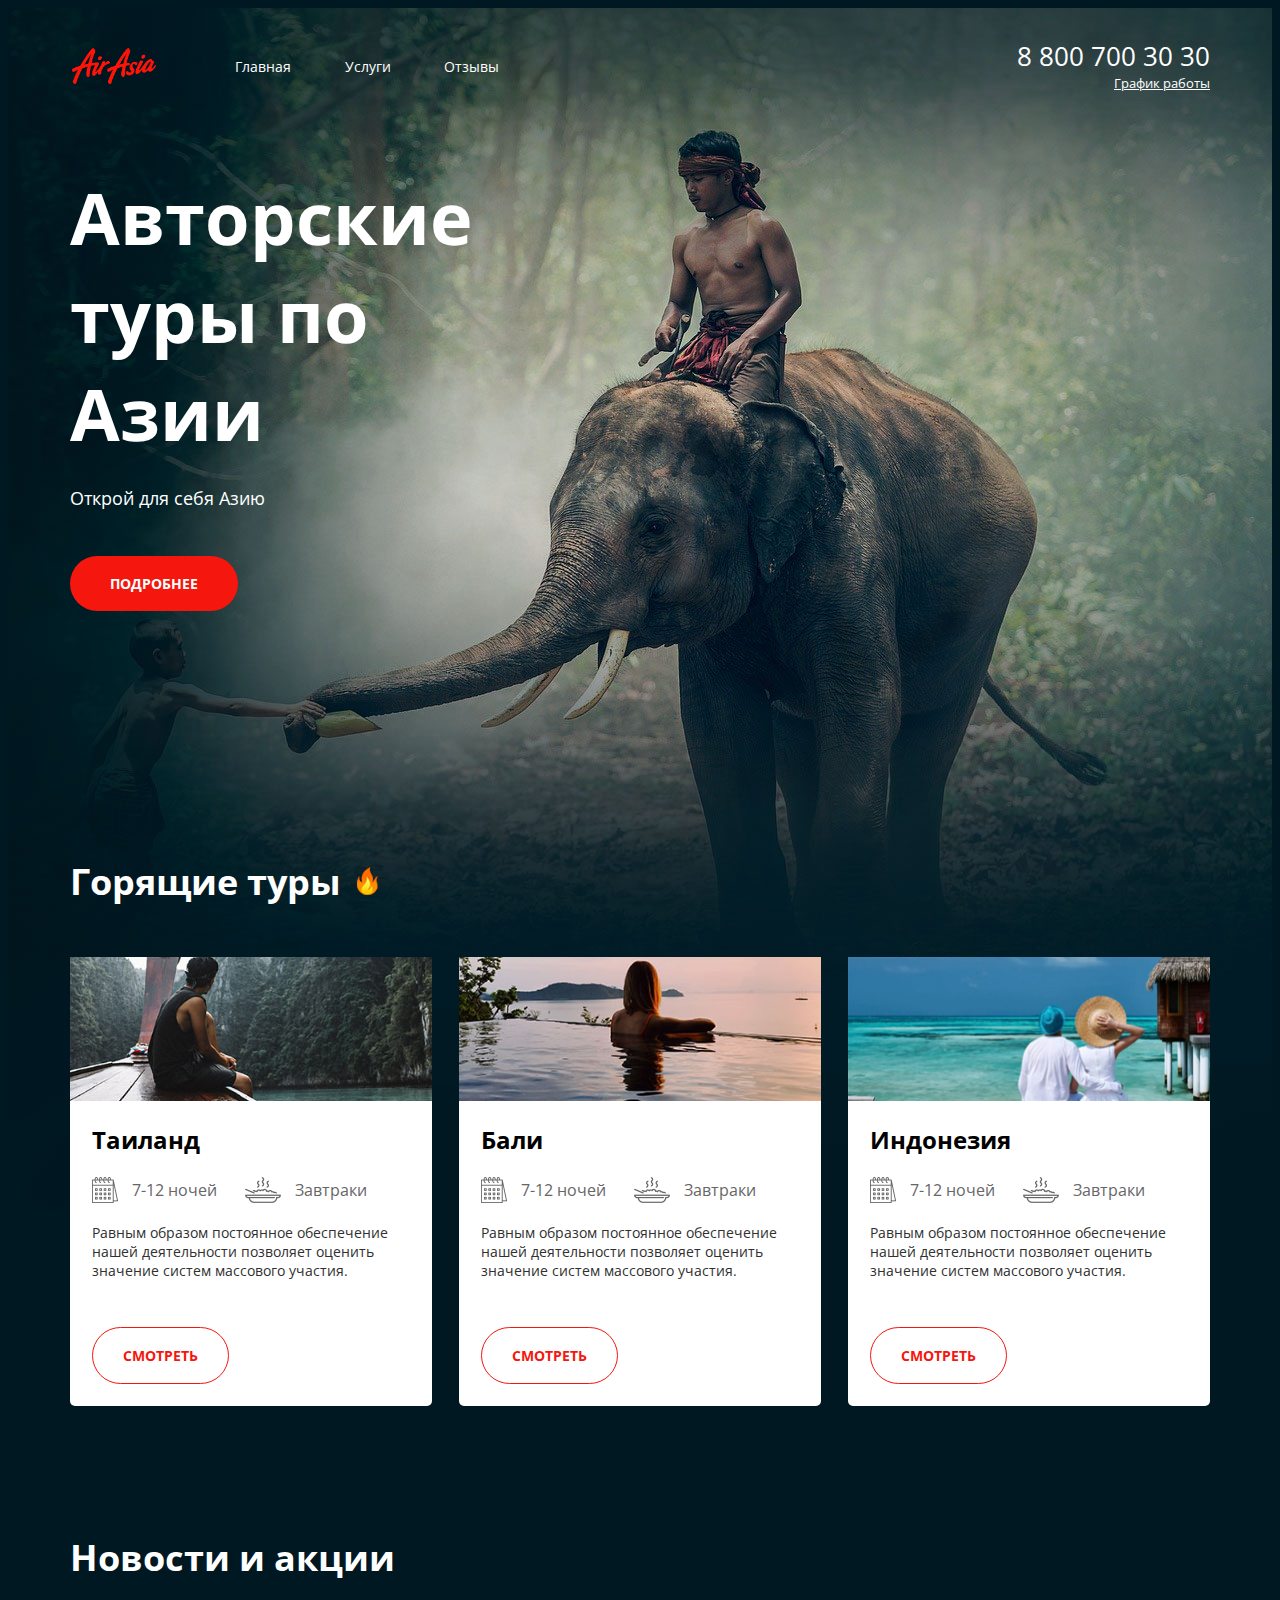
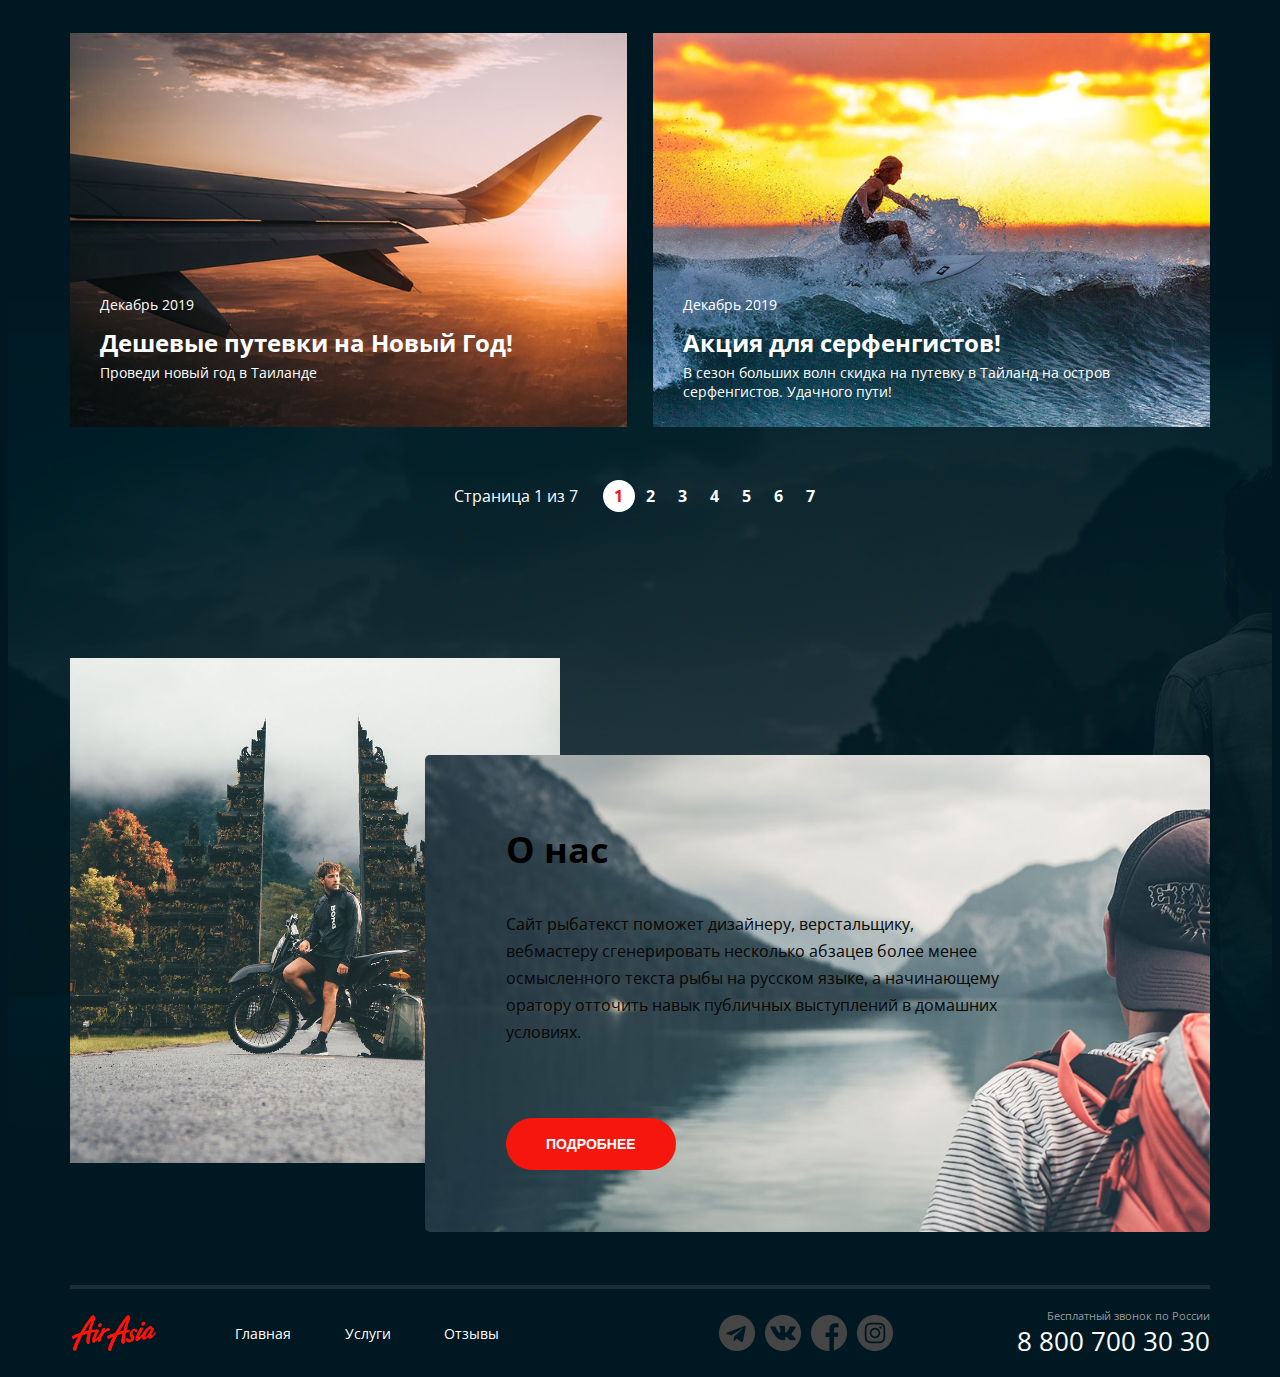
==== index.html @ 30356747 "Главная + Услуги" ====
<!DOCTYPE html>
<html lang="ru">

<head>
    <meta charset="UTF-8">
    <meta name="viewport" content="width=device-width, initial-scale=1.0">
    <link rel="preconnect" href="https://fonts.gstatic.com">
    <link href="https://fonts.googleapis.com/css2?family=Open+Sans:wght@400;700&display=swap" rel="stylesheet">
    <link rel="stylesheet" href="./CSS/main.css">
    <title>Главная | AirAsia</title>
</head>

<body>
    <div class="wrapper main-page-wrapper">
        <div class="wrapper__content">
            <header class="header">
                <div class="container header__container">
                    <div class="header__col">
                        <a href="#" class="logo">
                            <img src="./img/logo.png" alt="logo company" class="logo__img">
                        </a>
                        <nav class="menu">
                            <ul class="menu__list">
                                <li class="menu__item">
                                    <a href="" class="menu__link">Главная</a>
                                </li>
                                <li class="menu__item">
                                    <a href="services.html" class="menu__link">Услуги</a>
                                </li>
                                <li class="menu__item">
                                    <a href="" class="menu__link">Отзывы</a>
                                </li>
                            </ul>
                        </nav>
                    </div>
                    <div class="header__col header__col--align--right">
                        <address class="header-contacts">
                            <a href="tel:+78007003030" class="header-contacts__phone">8 800 700 30 30</a>
                            <div class="header-contacts__link">График работы</div>
                        </address>
                    </div>
            </header>
            <main class="maincontent">
                <section class="welcome container">
                    <h1 class="welcome__title">Авторские туры по Азии</h1>
                    <div class="welcome__text">Открой для себя Азию</div>
                    <a href="#" class="welcome__button button">Подробнее</a>
                </section>
                <section class="offers container">
                    <h2 class="offers__container-title title title--icon--fire">Горящие туры</h2>
                    <img src="./img/icon-fire.png" alt="hot tours" class="offers__img">
                    <ul class="offers__list">
                        <li class="offers__item">
                            <div class="offers__header">
                                <img src="./img/river.jpg" alt="river" class="offers__header-img">
                            </div>
                            <div class="offers__content">
                                <h3 class="offers__content-title">Таиланд</h3>
                                <div class="offers__features">
                                    <div class="offers__features-item">
                                        <img src="./img/calendar.png" alt="calendar" class="offers__features-icon">
                                        <div class="offers__features-text">7-12 ночей</div>
                                    </div>
                                    <div class="offers__features-item">
                                        <img src="./img/meal.png" alt="meal" class="offers__features-icon">
                                        <div class="offers__features-text">Завтраки</div>
                                    </div>
                                </div>
                                <p class="offers__text">
                                    Равным образом постоянное обеспечение нашей деятельности позволяет оценить значение
                                    систем массового участия.
                                </p>
                                <a href="#"
                                    class="offers__button offers__button--active button button_type_secondary">Смотреть</a>
                            </div>
                        </li>
                        <li class="offers__item">
                            <div class="offers__header">
                                <img src="./img/pool.jpg" alt="pool" class="offers__header-img">
                            </div>
                            <div class="offers__content">
                                <h3 class="offers__content-title">Бали</h3>
                                <div class="offers__features">
                                    <div class="offers__features-item">
                                        <img src="./img/calendar.png" alt="calendar" class="offers__features-icon">
                                        <div class="offers__features-text">7-12 ночей</div>
                                    </div>
                                    <div class="offers__features-item">
                                        <img src="./img/meal.png" alt="meal" class="offers__features-icon">
                                        <div class="offers__features-text">Завтраки</div>
                                    </div>
                                </div>
                                <p class="offers__text">
                                    Равным образом постоянное обеспечение нашей деятельности позволяет оценить значение
                                    систем массового участия.
                                </p>
                                <a href="#"
                                    class="offers__button offers__button--active button button_type_secondary">Смотреть</a>
                            </div>
                        </li>
                        <li class="offers__item">
                            <div class="offers__header">
                                <img src="./img/ocean.jpg" alt="ocean" class="offers__header-img">
                            </div>
                            <div class="offers__content">
                                <h3 class="offers__content-title">Индонезия</h3>
                                <div class="offers__features">
                                    <div class="offers__features-item">
                                        <img src="./img/calendar.png" alt="calendar" class="offers__features-icon">
                                        <div class="offers__features-text">7-12 ночей</div>
                                    </div>
                                    <div class="offers__features-item">
                                        <img src="./img/meal.png" alt="meal" class="offers__features-icon">
                                        <div class="offers__features-text">Завтраки</div>
                                    </div>
                                </div>
                                <p class="offers__text">
                                    Равным образом постоянное обеспечение нашей деятельности позволяет оценить значение
                                    систем массового участия.
                                </p>
                                <a href="#"
                                    class="offers__button offers__button--active button button_type_secondary">Смотреть</a>
                            </div>

                        </li>
                    </ul>
                </section>
                <section class="news container">
                    <h2 class="news__title-title">Новости и акции</h2>
                    <ul class="news__list">
                        <li class="news__item">
                            <img src="./img/plain.jpg" alt="airplane" class="news__img">
                            <div class="news__content">
                                <div class="news__text">Декабрь 2019</div>
                                <h3 class="news__title">Дешевые путевки на Новый Год!</h3>
                                <div class="news__text">Проведи новый год в Таиланде</div>
                            </div>
                        </li>
                        <li class="news__item">
                            <img src="./img/surfer.jpg" alt="surfing" class="news__img">
                            <div class="news__content">
                                <div class="news__text">Декабрь 2019</div>
                                <h3 class="news__title">Акция для серфенгистов!</h3>
                                <div class="news__text">В сезон больших волн скидка на путевку в Тайланд на остров
                                    серфенгистов. Удачного пути!</div>
                            </div>
                        </li>
                    </ul>
                    <div class="paginator">
                        <div class="paginator__display">Страница 1 из 7</div>
                        <a href="#" class="paginator__prev"></a>
                        <ul class="paginator__list">
                            <li class="paginator__item paginator__item--active">
                                <a href="#" class="paginator__link">1</a>
                            </li>
                            <li class="paginator__item"><a href="#" class="paginator__link">2</a></li>
                            <li class="paginator__item"><a href="#" class="paginator__link">3</a></li>
                            <li class="paginator__item"><a href="#" class="paginator__link">4</a></li>
                            <li class="paginator__item"><a href="#" class="paginator__link">5</a></li>
                            <li class="paginator__item"><a href="#" class="paginator__link">6</a></li>
                            <li class="paginator__item"><a href="#" class="paginator__link">7</a></li>
                        </ul>
                        <a href="#" class="paginator__next"></a>
                    </div>
                </section>
                <section class="about container">
                    <div class="about__content">
                        <h2 class="about__title">О нас</h2>
                        <div class="about__text">
                            Сайт рыбатекст поможет дизайнеру, верстальщику, вебмастеру сгенерировать
                            несколько
                            абзацев более менее осмысленного текста рыбы на русском языке, а начинающему
                            оратору
                            отточить навык публичных выступлений в домашних условиях.
                        </div>
                        <button class="about__button button">Подробнее</button>
                    </div>
                </section>
            </main>
        </div>
        <footer class="footer">
            <div class="container footer__container">
                <div class="footer__col">
                    <a href="#" class="logo">
                        <img src="./img/logo.png" alt="logo company" class="logo__img">
                    </a>
                    <nav class="menu">
                        <ul class="menu__list">
                            <li class="menu__item">
                                <a href="" class="menu__link">Главная</a>
                            </li>
                            <li class="menu__item">
                                <a href="services.html" class="menu__link">Услуги</a>
                            </li>
                            <li class="menu__item">
                                <a href="" class="menu__link">Отзывы</a>
                            </li>
                        </ul>
                    </nav>
                    <ul class="networks">
                        <li class="networks__item networks__item--icon--telegram">
                            <a href="" class="networks__link"></a>
                        </li>
                        <li class="networks__item networks__item--icon--vk">
                            <a href="" class="networks__link"></a>
                        </li>
                        <li class="networks__item networks__item--icon--facebook">
                            <a href="" class="networks__link"></a>
                        </li>
                        <li class="networks__item networks__item--icon--instagram">
                            <a href="" class="networks__link"></a>
                        </li>
                    </ul>
                </div>
                <div class="footer__col footer__col--align--right">
                    <address class="footer-contacts">
                        <div class="footer-contacts__info">Бесплатный звонок по России</div>
                        <a href="tel:+78007003030" class="footer-contacts__phone">8 800 700 30 30</a>
                    </address>
                </div>
        </footer>
    </div>

</body>

</html>
---- CSS/main.css ----
@import url('./layout/base.css');

@import url('./blocks/header.css');
@import url('./blocks/logo.css');
@import url('./blocks/menu.css');
@import url('./blocks/header-contacts.css');
@import url('./blocks/welcome.css');
@import url('./blocks/offers.css');
@import url('./blocks/news.css');
@import url('./blocks/paginator.css');
@import url('./blocks/about.css');
@import url('./blocks/footer.css');
@import url('./blocks/networks.css');
@import url('./blocks/footer-contacts.css');
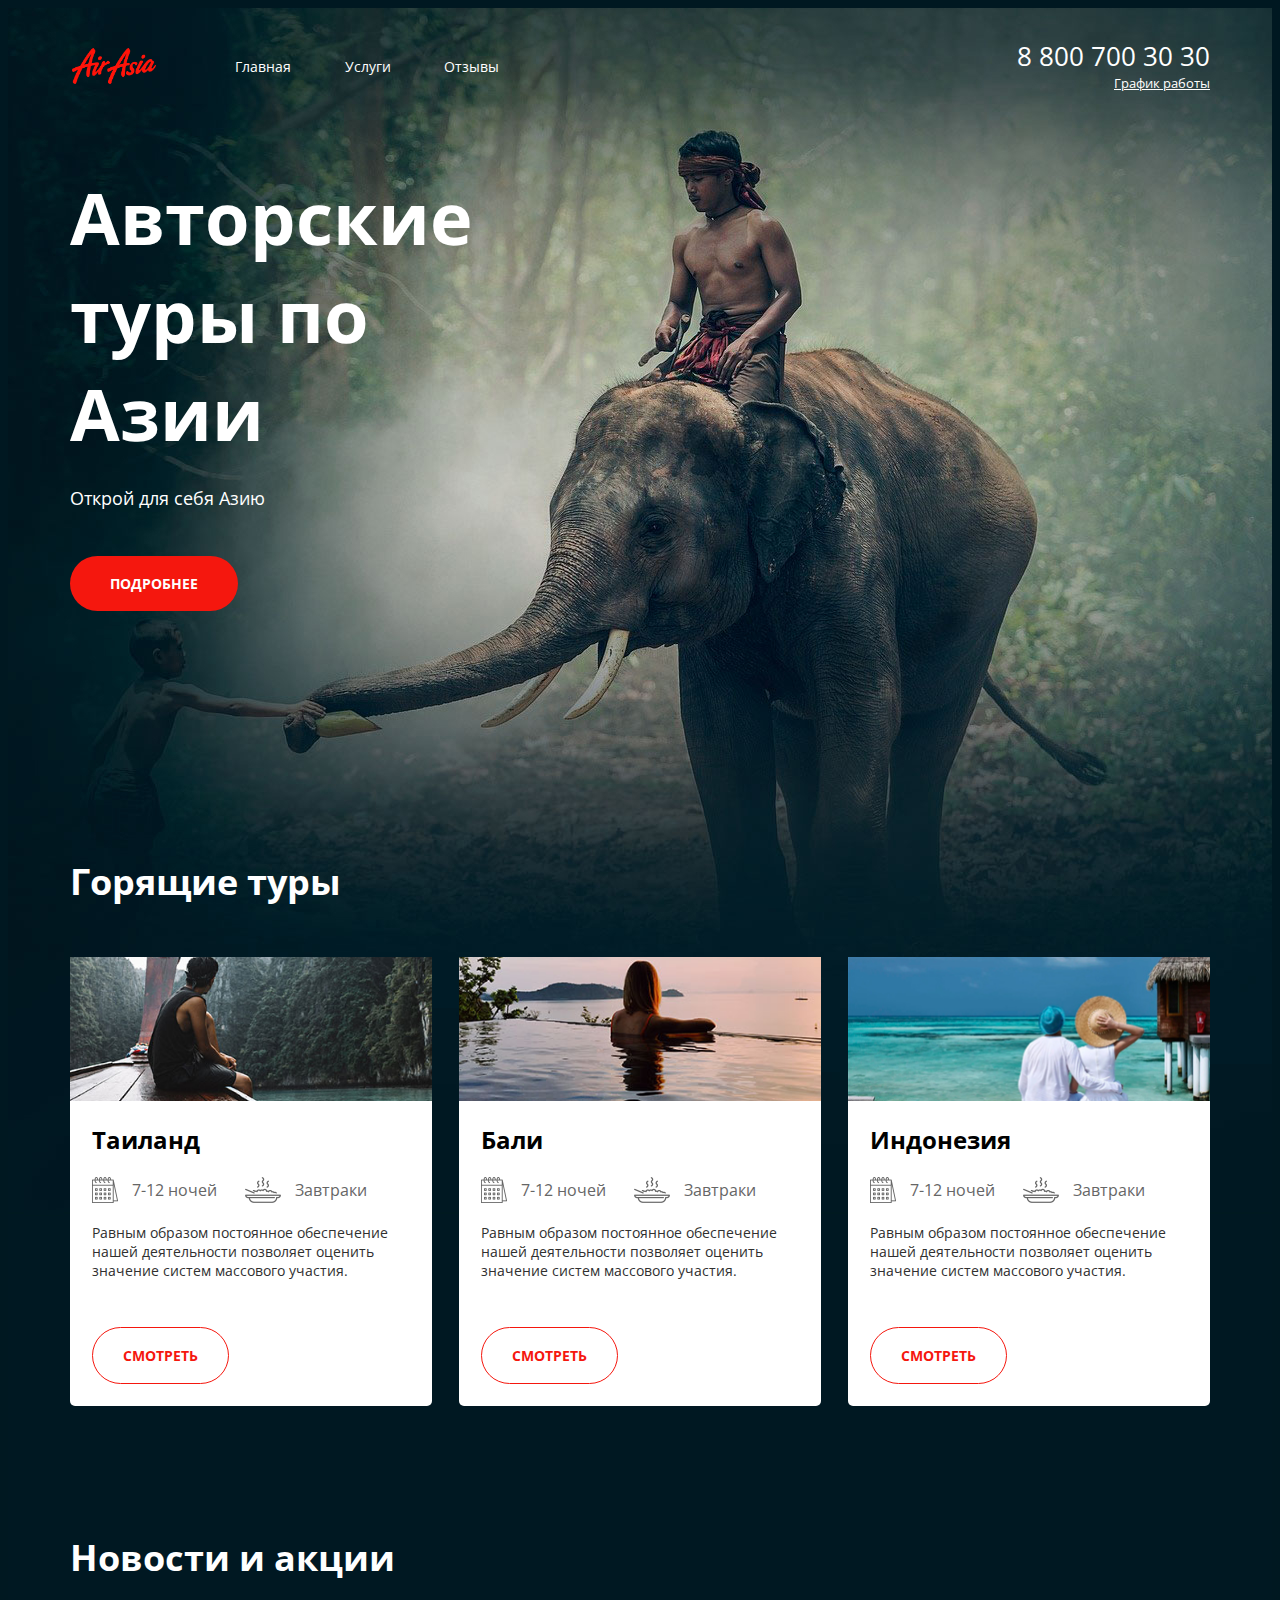
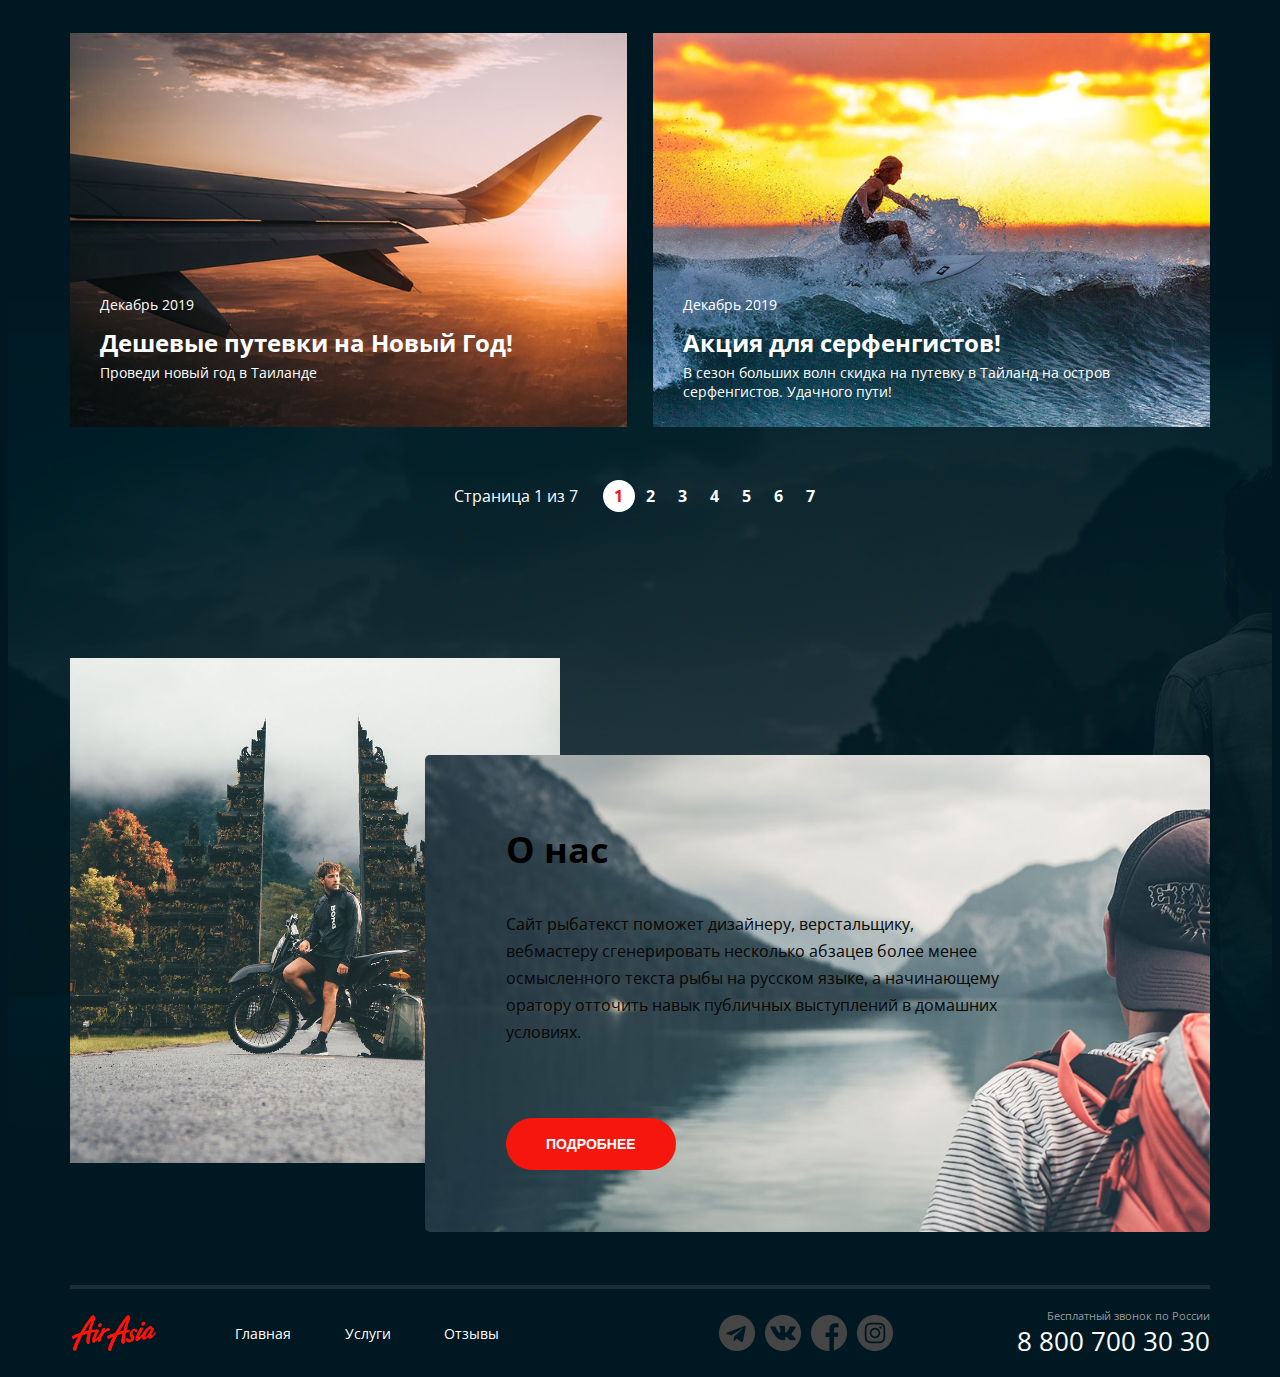
==== commit db6d8047: "ТЗ#3 (работа над ошибками)" ====
--- a/index.html
+++ b/index.html
@@ -16,7 +16,7 @@
             <header class="header">
                 <div class="container header__container">
                     <div class="header__col">
-                        <a href="#" class="logo">
+                        <a href="./index.html" class="logo">
                             <img src="./img/logo.png" alt="logo company" class="logo__img">
                         </a>
                         <nav class="menu">
@@ -25,7 +25,7 @@
                                     <a href="" class="menu__link">Главная</a>
                                 </li>
                                 <li class="menu__item">
-                                    <a href="services.html" class="menu__link">Услуги</a>
+                                    <a href="./services.html" class="menu__link">Услуги</a>
                                 </li>
                                 <li class="menu__item">
                                     <a href="" class="menu__link">Отзывы</a>
@@ -33,7 +33,7 @@
                             </ul>
                         </nav>
                     </div>
-                    <div class="header__col header__col--align--right">
+                    <div class="header__col">
                         <address class="header-contacts">
                             <a href="tel:+78007003030" class="header-contacts__phone">8 800 700 30 30</a>
                             <div class="header-contacts__link">График работы</div>
@@ -47,8 +47,7 @@
                     <a href="#" class="welcome__button button">Подробнее</a>
                 </section>
                 <section class="offers container">
-                    <h2 class="offers__container-title title title--icon--fire">Горящие туры</h2>
-                    <img src="./img/icon-fire.png" alt="hot tours" class="offers__img">
+                    <h2 class="offers__container-title">Горящие туры</h2>
                     <ul class="offers__list">
                         <li class="offers__item">
                             <div class="offers__header">
@@ -190,7 +189,7 @@
                                 <a href="" class="menu__link">Главная</a>
                             </li>
                             <li class="menu__item">
-                                <a href="services.html" class="menu__link">Услуги</a>
+                                <a href="./services.html" class="menu__link">Услуги</a>
                             </li>
                             <li class="menu__item">
                                 <a href="" class="menu__link">Отзывы</a>
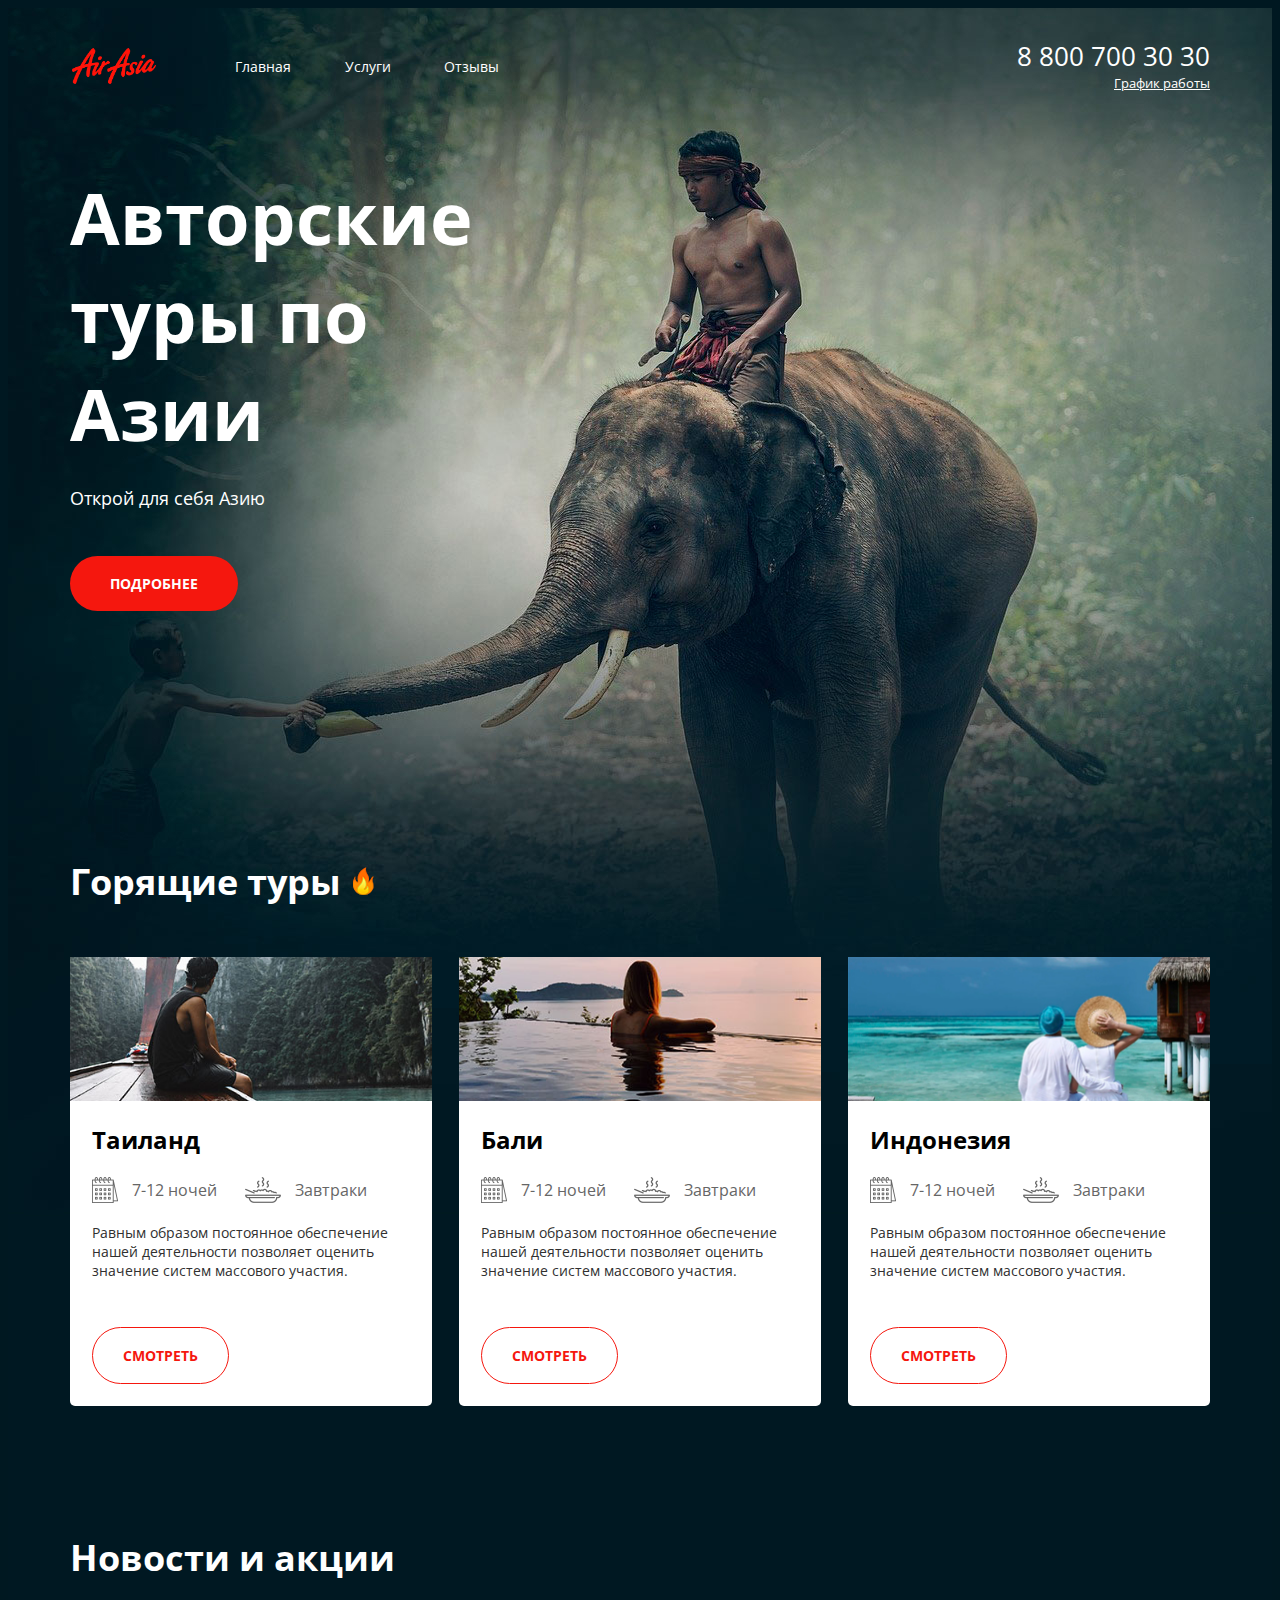
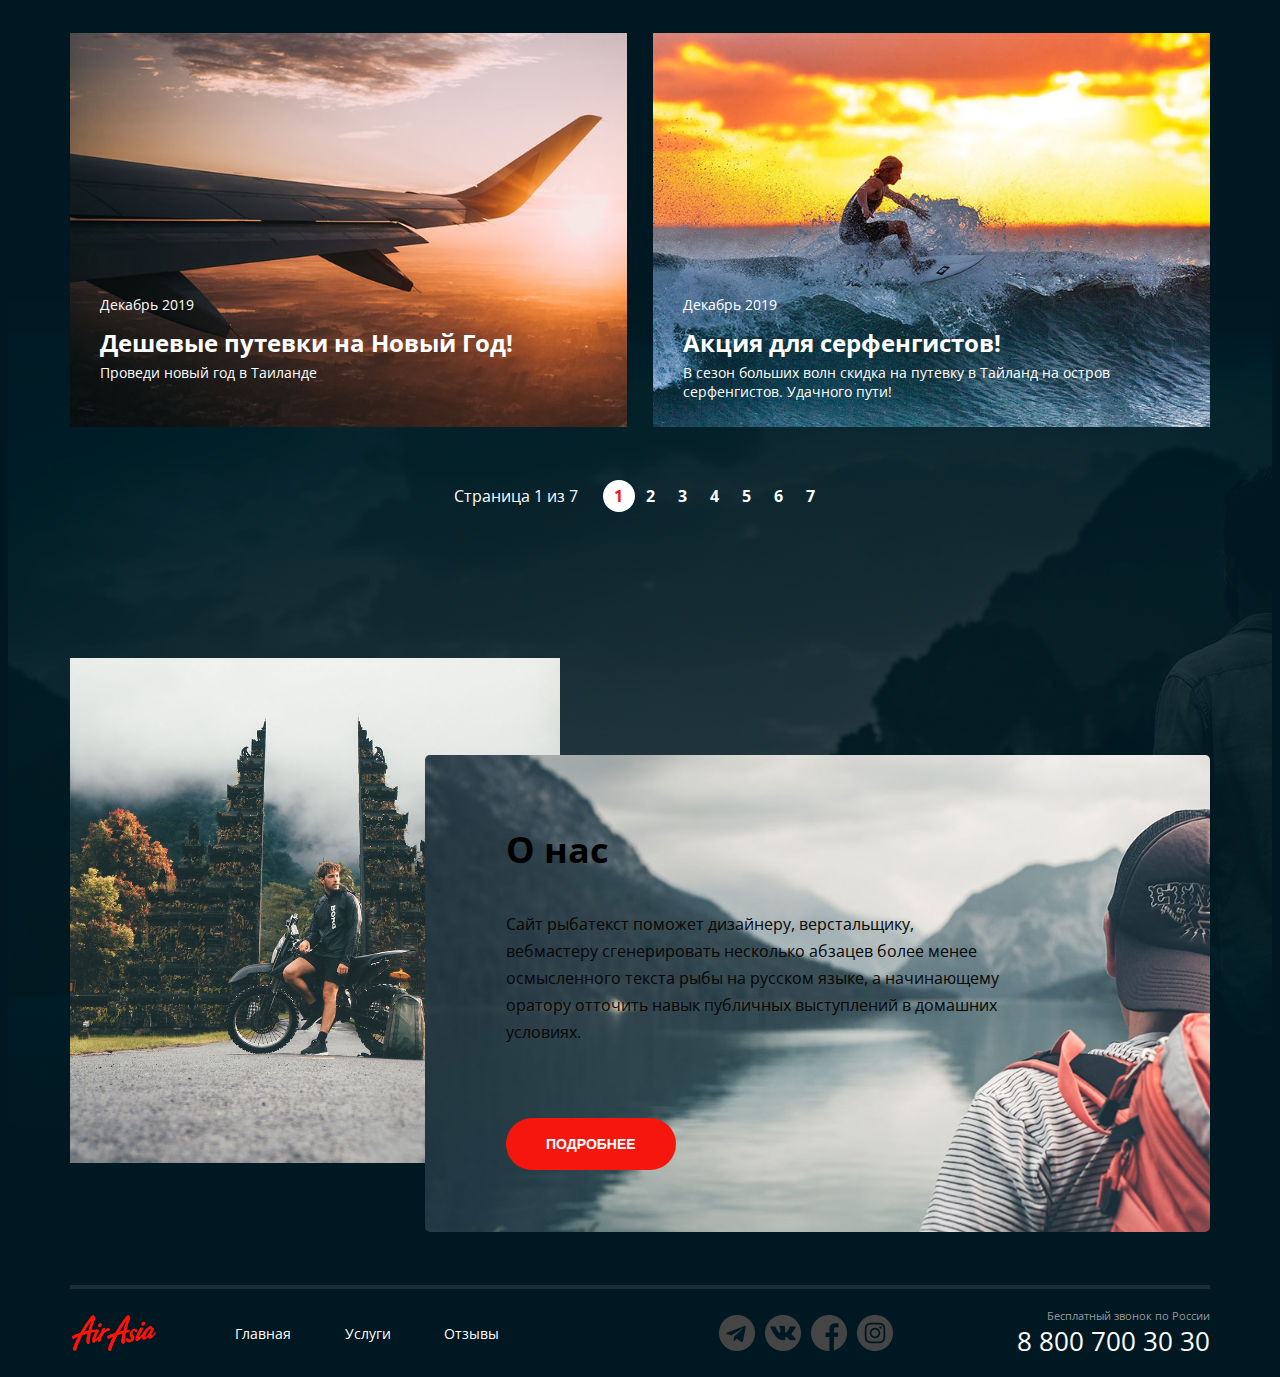
==== commit fe06426e: "ТЗ#4 (+Отзывы)" ====
--- a/index.html
+++ b/index.html
@@ -28,7 +28,7 @@
                                     <a href="./services.html" class="menu__link">Услуги</a>
                                 </li>
                                 <li class="menu__item">
-                                    <a href="" class="menu__link">Отзывы</a>
+                                    <a href="./reviews.html" class="menu__link">Отзывы</a>
                                 </li>
                             </ul>
                         </nav>
@@ -192,7 +192,7 @@
                                 <a href="./services.html" class="menu__link">Услуги</a>
                             </li>
                             <li class="menu__item">
-                                <a href="" class="menu__link">Отзывы</a>
+                                <a href="./reviews.html" class="menu__link">Отзывы</a>
                             </li>
                         </ul>
                     </nav>
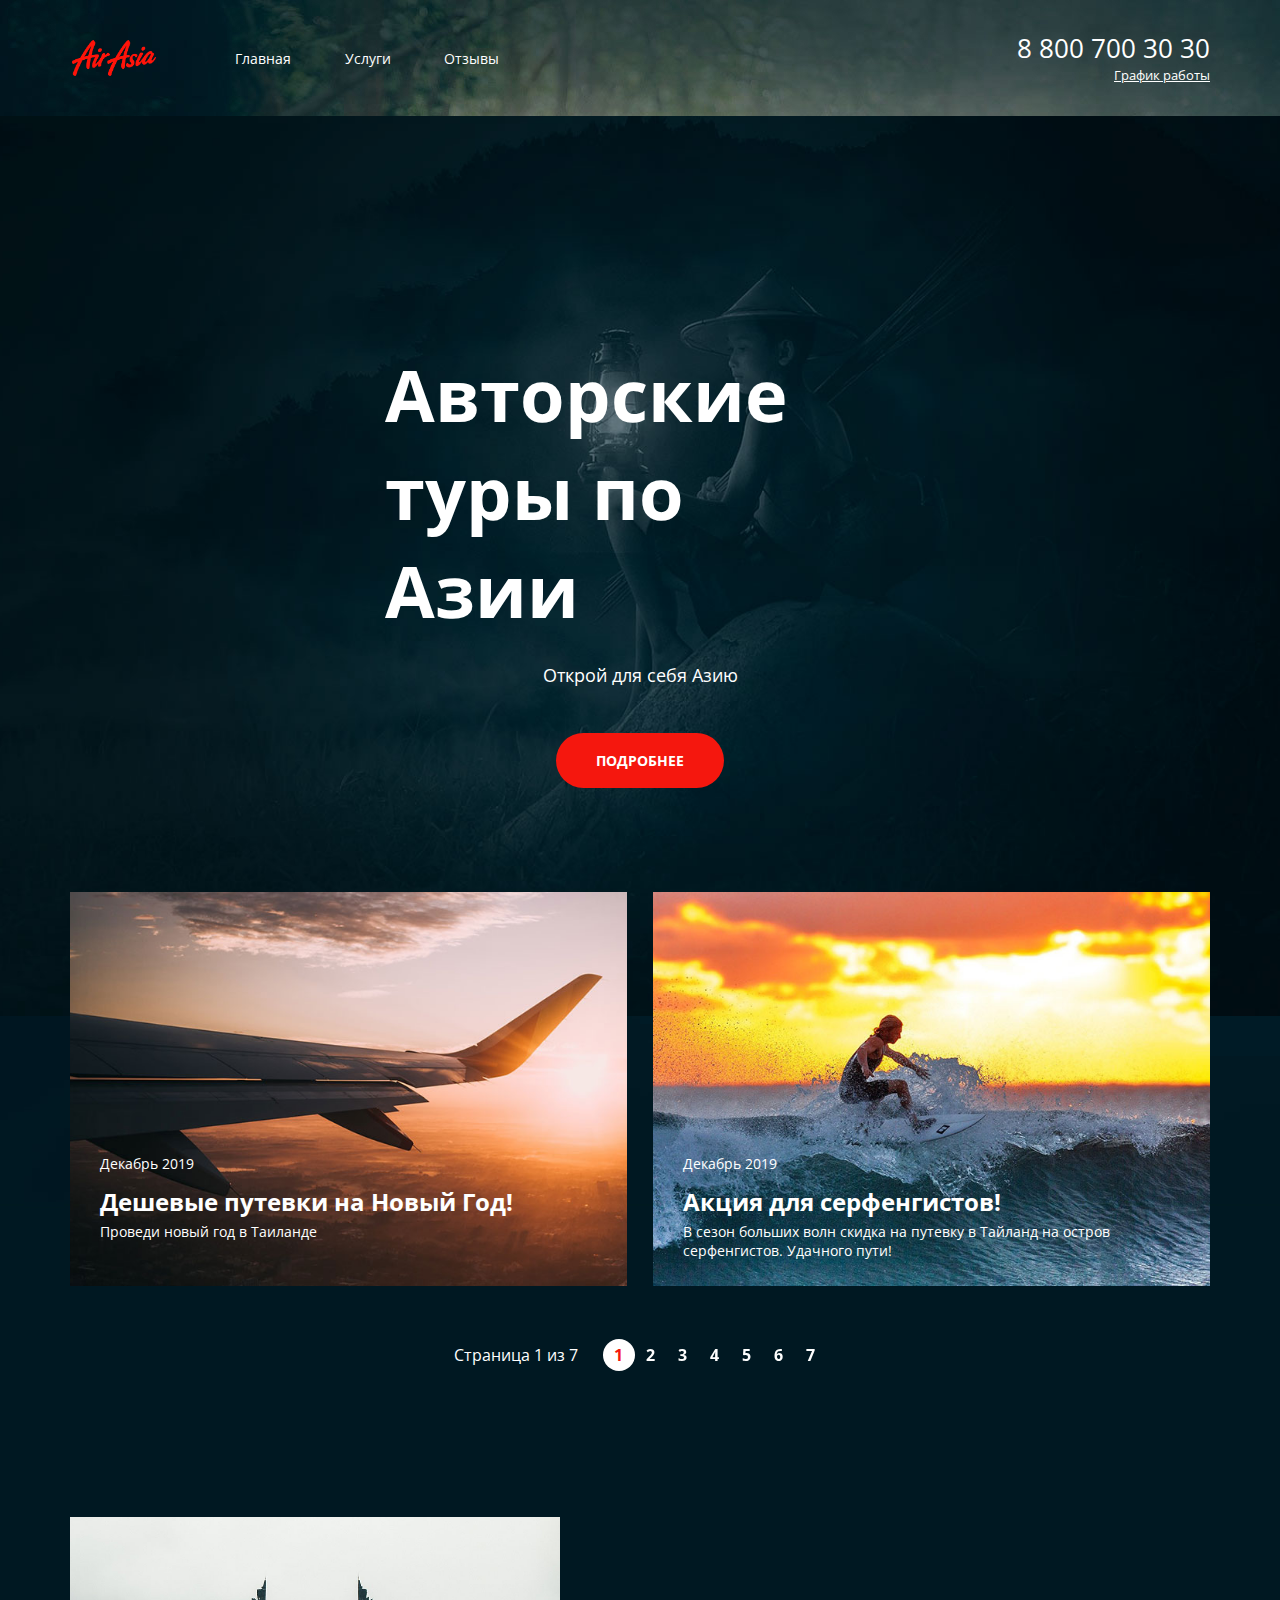
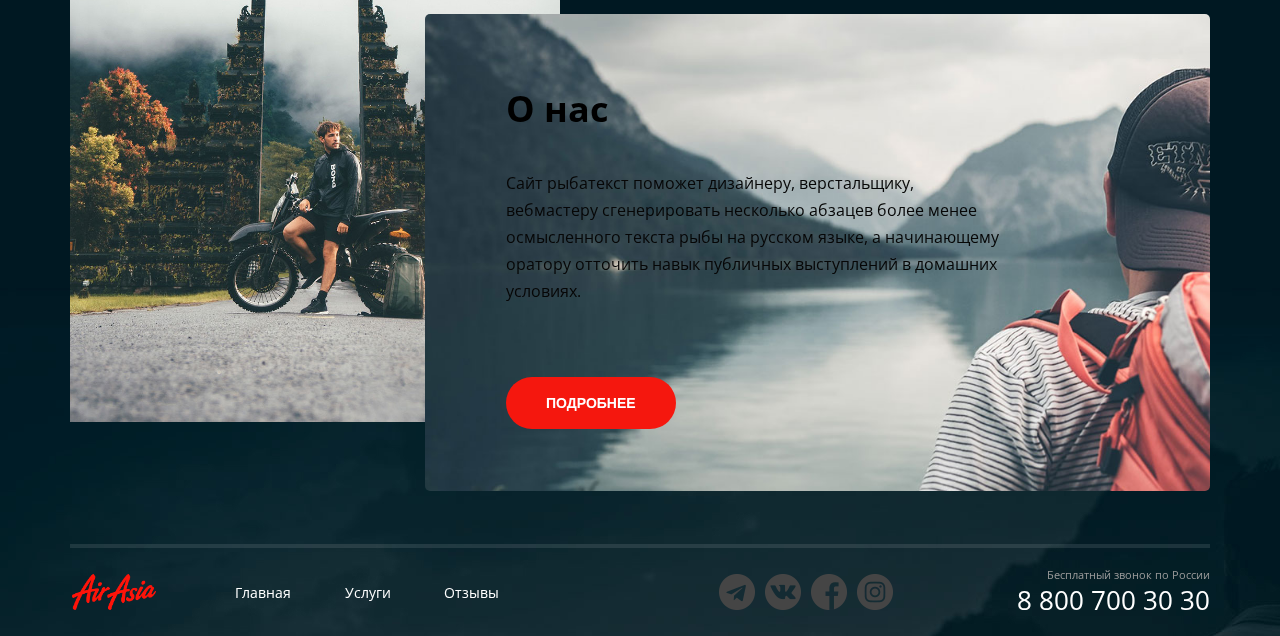
==== commit d80418a8: "ТЗ#4 (работа над ошибками)" ====
--- a/index.html
+++ b/index.html
@@ -22,13 +22,13 @@
                         <nav class="menu">
                             <ul class="menu__list">
                                 <li class="menu__item">
-                                    <a href="" class="menu__link">Главная</a>
+                                    <a href="" class="menu__link menu__link--active">Главная</a>
                                 </li>
                                 <li class="menu__item">
-                                    <a href="./services.html" class="menu__link">Услуги</a>
+                                    <a href="./services.html" class="menu__link menu__link--active">Услуги</a>
                                 </li>
                                 <li class="menu__item">
-                                    <a href="./reviews.html" class="menu__link">Отзывы</a>
+                                    <a href="./reviews.html" class="menu__link menu__link--active">Отзывы</a>
                                 </li>
                             </ul>
                         </nav>
@@ -186,13 +186,13 @@
                     <nav class="menu">
                         <ul class="menu__list">
                             <li class="menu__item">
-                                <a href="" class="menu__link">Главная</a>
+                                <a href="" class="menu__link menu__link--active">Главная</a>
                             </li>
                             <li class="menu__item">
-                                <a href="./services.html" class="menu__link">Услуги</a>
+                                <a href="./services.html" class="menu__link menu__link--active">Услуги</a>
                             </li>
                             <li class="menu__item">
-                                <a href="./reviews.html" class="menu__link">Отзывы</a>
+                                <a href="./reviews.html" class="menu__link menu__link--active">Отзывы</a>
                             </li>
                         </ul>
                     </nav>
@@ -211,7 +211,7 @@
                         </li>
                     </ul>
                 </div>
-                <div class="footer__col footer__col--align--right">
+                <div class="footer__col">
                     <address class="footer-contacts">
                         <div class="footer-contacts__info">Бесплатный звонок по России</div>
                         <a href="tel:+78007003030" class="footer-contacts__phone">8 800 700 30 30</a>
--- a/CSS/main.css
+++ b/CSS/main.css
@@ -12,3 +12,33 @@
 @import url('./blocks/footer.css');
 @import url('./blocks/networks.css');
 @import url('./blocks/footer-contacts.css');
+
+
+.welcome {
+    display: flex;
+    position: fixed;
+    margin: 0 0;
+    width: 100%;
+    height: 100%;
+    align-items: center;
+    justify-content: center;
+    background: url("./../img/screen.jpg") center bottom / cover no-repeat;
+}
+
+.central {
+    display: flex;
+    flex-direction: column;
+    align-items: center;
+}
+
+.central__logo {
+    width: 279px;
+    height: 119px;
+}
+
+.central__text {
+    font-size: 18px;
+    font-weight: 400;
+    color: #fff;
+    margin-bottom: 52px;
+}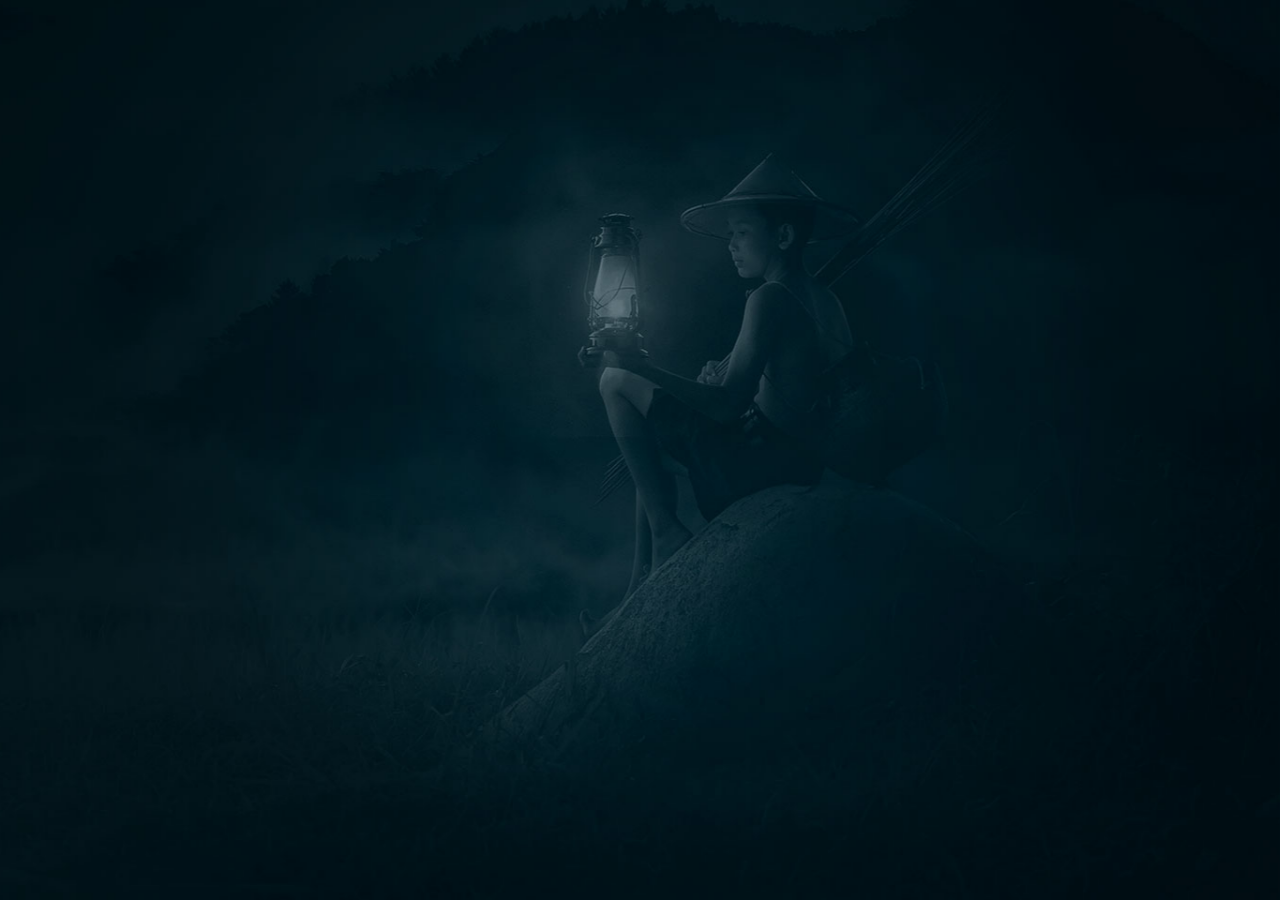
==== commit 07a1208a: "ТЗ#4 (работа над ошибками)" ====
--- a/index.html
+++ b/index.html
@@ -7,217 +7,19 @@
     <link rel="preconnect" href="https://fonts.gstatic.com">
     <link href="https://fonts.googleapis.com/css2?family=Open+Sans:wght@400;700&display=swap" rel="stylesheet">
     <link rel="stylesheet" href="./CSS/main.css">
-    <title>Главная | AirAsia</title>
+    <title>Приветственная страница | Welcome Page</title>
 </head>
 
 <body>
-    <div class="wrapper main-page-wrapper">
-        <div class="wrapper__content">
-            <header class="header">
-                <div class="container header__container">
-                    <div class="header__col">
-                        <a href="./index.html" class="logo">
-                            <img src="./img/logo.png" alt="logo company" class="logo__img">
-                        </a>
-                        <nav class="menu">
-                            <ul class="menu__list">
-                                <li class="menu__item">
-                                    <a href="" class="menu__link menu__link--active">Главная</a>
-                                </li>
-                                <li class="menu__item">
-                                    <a href="./services.html" class="menu__link menu__link--active">Услуги</a>
-                                </li>
-                                <li class="menu__item">
-                                    <a href="./reviews.html" class="menu__link menu__link--active">Отзывы</a>
-                                </li>
-                            </ul>
-                        </nav>
-                    </div>
-                    <div class="header__col">
-                        <address class="header-contacts">
-                            <a href="tel:+78007003030" class="header-contacts__phone">8 800 700 30 30</a>
-                            <div class="header-contacts__link">График работы</div>
-                        </address>
-                    </div>
-            </header>
-            <main class="maincontent">
-                <section class="welcome container">
-                    <h1 class="welcome__title">Авторские туры по Азии</h1>
-                    <div class="welcome__text">Открой для себя Азию</div>
-                    <a href="#" class="welcome__button button">Подробнее</a>
-                </section>
-                <section class="offers container">
-                    <h2 class="offers__container-title">Горящие туры</h2>
-                    <ul class="offers__list">
-                        <li class="offers__item">
-                            <div class="offers__header">
-                                <img src="./img/river.jpg" alt="river" class="offers__header-img">
-                            </div>
-                            <div class="offers__content">
-                                <h3 class="offers__content-title">Таиланд</h3>
-                                <div class="offers__features">
-                                    <div class="offers__features-item">
-                                        <img src="./img/calendar.png" alt="calendar" class="offers__features-icon">
-                                        <div class="offers__features-text">7-12 ночей</div>
-                                    </div>
-                                    <div class="offers__features-item">
-                                        <img src="./img/meal.png" alt="meal" class="offers__features-icon">
-                                        <div class="offers__features-text">Завтраки</div>
-                                    </div>
-                                </div>
-                                <p class="offers__text">
-                                    Равным образом постоянное обеспечение нашей деятельности позволяет оценить значение
-                                    систем массового участия.
-                                </p>
-                                <a href="#"
-                                    class="offers__button offers__button--active button button_type_secondary">Смотреть</a>
-                            </div>
-                        </li>
-                        <li class="offers__item">
-                            <div class="offers__header">
-                                <img src="./img/pool.jpg" alt="pool" class="offers__header-img">
-                            </div>
-                            <div class="offers__content">
-                                <h3 class="offers__content-title">Бали</h3>
-                                <div class="offers__features">
-                                    <div class="offers__features-item">
-                                        <img src="./img/calendar.png" alt="calendar" class="offers__features-icon">
-                                        <div class="offers__features-text">7-12 ночей</div>
-                                    </div>
-                                    <div class="offers__features-item">
-                                        <img src="./img/meal.png" alt="meal" class="offers__features-icon">
-                                        <div class="offers__features-text">Завтраки</div>
-                                    </div>
-                                </div>
-                                <p class="offers__text">
-                                    Равным образом постоянное обеспечение нашей деятельности позволяет оценить значение
-                                    систем массового участия.
-                                </p>
-                                <a href="#"
-                                    class="offers__button offers__button--active button button_type_secondary">Смотреть</a>
-                            </div>
-                        </li>
-                        <li class="offers__item">
-                            <div class="offers__header">
-                                <img src="./img/ocean.jpg" alt="ocean" class="offers__header-img">
-                            </div>
-                            <div class="offers__content">
-                                <h3 class="offers__content-title">Индонезия</h3>
-                                <div class="offers__features">
-                                    <div class="offers__features-item">
-                                        <img src="./img/calendar.png" alt="calendar" class="offers__features-icon">
-                                        <div class="offers__features-text">7-12 ночей</div>
-                                    </div>
-                                    <div class="offers__features-item">
-                                        <img src="./img/meal.png" alt="meal" class="offers__features-icon">
-                                        <div class="offers__features-text">Завтраки</div>
-                                    </div>
-                                </div>
-                                <p class="offers__text">
-                                    Равным образом постоянное обеспечение нашей деятельности позволяет оценить значение
-                                    систем массового участия.
-                                </p>
-                                <a href="#"
-                                    class="offers__button offers__button--active button button_type_secondary">Смотреть</a>
-                            </div>
-
-                        </li>
-                    </ul>
-                </section>
-                <section class="news container">
-                    <h2 class="news__title-title">Новости и акции</h2>
-                    <ul class="news__list">
-                        <li class="news__item">
-                            <img src="./img/plain.jpg" alt="airplane" class="news__img">
-                            <div class="news__content">
-                                <div class="news__text">Декабрь 2019</div>
-                                <h3 class="news__title">Дешевые путевки на Новый Год!</h3>
-                                <div class="news__text">Проведи новый год в Таиланде</div>
-                            </div>
-                        </li>
-                        <li class="news__item">
-                            <img src="./img/surfer.jpg" alt="surfing" class="news__img">
-                            <div class="news__content">
-                                <div class="news__text">Декабрь 2019</div>
-                                <h3 class="news__title">Акция для серфенгистов!</h3>
-                                <div class="news__text">В сезон больших волн скидка на путевку в Тайланд на остров
-                                    серфенгистов. Удачного пути!</div>
-                            </div>
-                        </li>
-                    </ul>
-                    <div class="paginator">
-                        <div class="paginator__display">Страница 1 из 7</div>
-                        <a href="#" class="paginator__prev"></a>
-                        <ul class="paginator__list">
-                            <li class="paginator__item paginator__item--active">
-                                <a href="#" class="paginator__link">1</a>
-                            </li>
-                            <li class="paginator__item"><a href="#" class="paginator__link">2</a></li>
-                            <li class="paginator__item"><a href="#" class="paginator__link">3</a></li>
-                            <li class="paginator__item"><a href="#" class="paginator__link">4</a></li>
-                            <li class="paginator__item"><a href="#" class="paginator__link">5</a></li>
-                            <li class="paginator__item"><a href="#" class="paginator__link">6</a></li>
-                            <li class="paginator__item"><a href="#" class="paginator__link">7</a></li>
-                        </ul>
-                        <a href="#" class="paginator__next"></a>
-                    </div>
-                </section>
-                <section class="about container">
-                    <div class="about__content">
-                        <h2 class="about__title">О нас</h2>
-                        <div class="about__text">
-                            Сайт рыбатекст поможет дизайнеру, верстальщику, вебмастеру сгенерировать
-                            несколько
-                            абзацев более менее осмысленного текста рыбы на русском языке, а начинающему
-                            оратору
-                            отточить навык публичных выступлений в домашних условиях.
-                        </div>
-                        <button class="about__button button">Подробнее</button>
-                    </div>
-                </section>
-            </main>
+    <div class="hello">
+        <div class="hello__container">
+            <div class="central">
+                <img src="./img/logo.png" alt="logo" class="central__logo">
+                <img src="./img/shades.png" alt="logo" class="central__shades">
+                <div class="central__text">Открой для себя Азию</div>
+                <a href="./main.html" class="button">Войти</a>
+            </div>
         </div>
-        <footer class="footer">
-            <div class="container footer__container">
-                <div class="footer__col">
-                    <a href="#" class="logo">
-                        <img src="./img/logo.png" alt="logo company" class="logo__img">
-                    </a>
-                    <nav class="menu">
-                        <ul class="menu__list">
-                            <li class="menu__item">
-                                <a href="" class="menu__link menu__link--active">Главная</a>
-                            </li>
-                            <li class="menu__item">
-                                <a href="./services.html" class="menu__link menu__link--active">Услуги</a>
-                            </li>
-                            <li class="menu__item">
-                                <a href="./reviews.html" class="menu__link menu__link--active">Отзывы</a>
-                            </li>
-                        </ul>
-                    </nav>
-                    <ul class="networks">
-                        <li class="networks__item networks__item--icon--telegram">
-                            <a href="" class="networks__link"></a>
-                        </li>
-                        <li class="networks__item networks__item--icon--vk">
-                            <a href="" class="networks__link"></a>
-                        </li>
-                        <li class="networks__item networks__item--icon--facebook">
-                            <a href="" class="networks__link"></a>
-                        </li>
-                        <li class="networks__item networks__item--icon--instagram">
-                            <a href="" class="networks__link"></a>
-                        </li>
-                    </ul>
-                </div>
-                <div class="footer__col">
-                    <address class="footer-contacts">
-                        <div class="footer-contacts__info">Бесплатный звонок по России</div>
-                        <a href="tel:+78007003030" class="footer-contacts__phone">8 800 700 30 30</a>
-                    </address>
-                </div>
-        </footer>
     </div>
 
 </body>
--- a/CSS/main.css
+++ b/CSS/main.css
@@ -12,33 +12,20 @@
 @import url('./blocks/footer.css');
 @import url('./blocks/networks.css');
 @import url('./blocks/footer-contacts.css');
-
-
-.welcome {
-    display: flex;
-    position: fixed;
-    margin: 0 0;
-    width: 100%;
-    height: 100%;
-    align-items: center;
-    justify-content: center;
-    background: url("./../img/screen.jpg") center bottom / cover no-repeat;
-}
-
-.central {
-    display: flex;
-    flex-direction: column;
-    align-items: center;
-}
-
-.central__logo {
-    width: 279px;
-    height: 119px;
-}
-
-.central__text {
-    font-size: 18px;
-    font-weight: 400;
-    color: #fff;
-    margin-bottom: 52px;
-}+@import url('./blocks/breadcrumbs.css');
+@import url('./blocks/button.css');
+@import url('./blocks/page.css');
+@import url('./blocks/patners.css');
+@import url('./blocks/service.css');
+@import url('./blocks/services.css');
+@import url('./blocks/topline.css');
+@import url('./blocks/avatar.css');
+@import url('./blocks/central.css');
+@import url('./blocks/controls.css');
+@import url('./blocks/form.css');
+@import url('./blocks/hello.css');
+@import url('./blocks/inner.css');
+@import url('./blocks/review.css');
+@import url('./blocks/reviews.css');
+@import url('./blocks/separator.css');
+@import url('./blocks/tag.css');